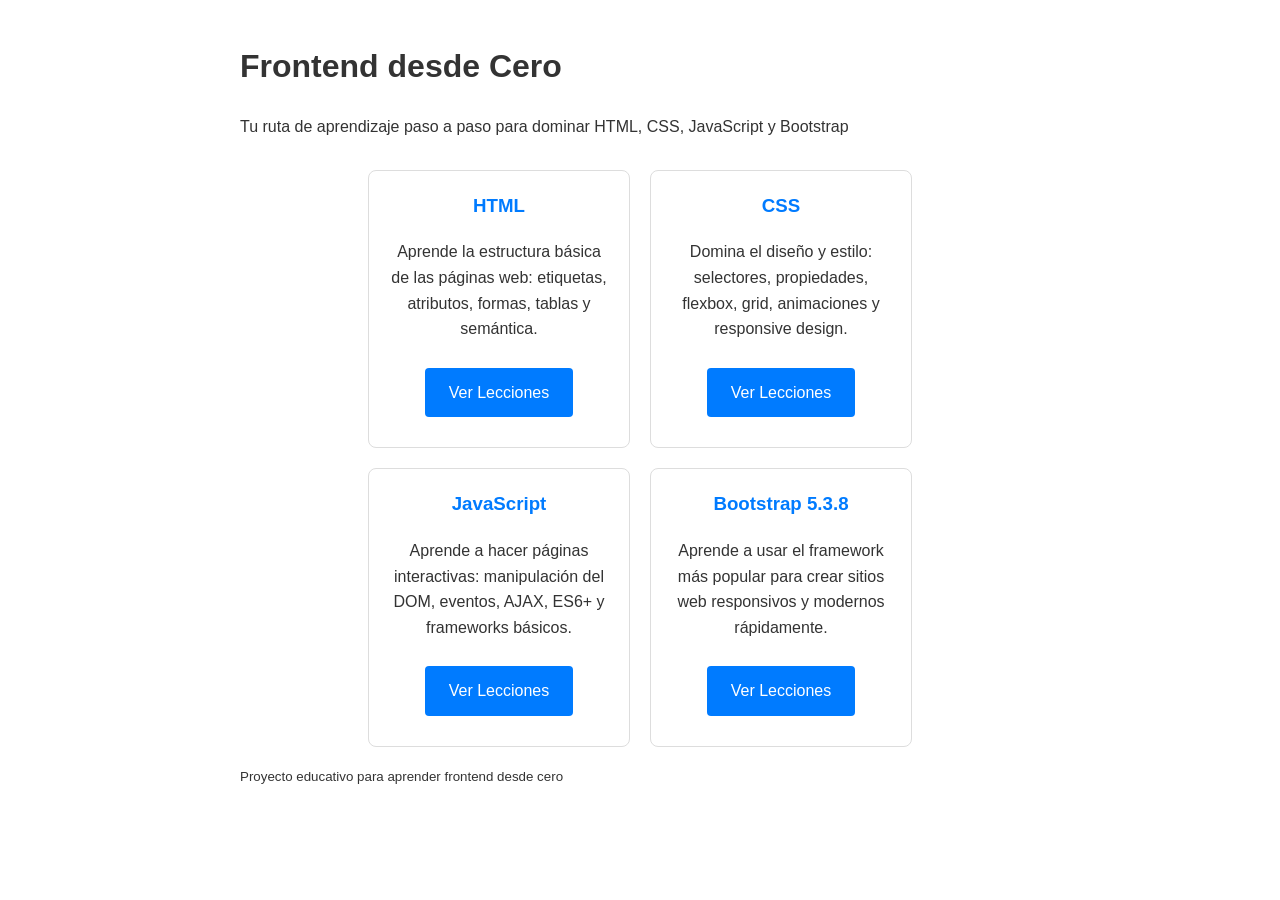
==== index.html @ dfb8dd1a "Estructura base Aprender Frontend" ====
<!DOCTYPE html>
<html lang="es">
<head>
    <meta charset="UTF-8">
    <meta name="viewport" content="width=device-width, initial-scale=1.0">
    <title>Frontend desde Cero - Hub de Aprendizaje</title>
    <style>
        body {
            font-family: Arial, sans-serif;
            line-height: 1.6;
            color: #333;
            max-width: 800px;
            margin: 0 auto;
            padding: 20px;
        }
        .btn {
            display: inline-block;
            background: #007bff;
            color: white;
            padding: 12px 24px;
            margin: 10px;
            text-decoration: none;
            border-radius: 4px;
            transition: background 0.3s;
        }
        .btn:hover {
            background: #0056b3;
        }
        .cards {
            display: flex;
            flex-wrap: wrap;
            gap: 20px;
            justify-content: center;
            margin-top: 30px;
        }
        .card {
            border: 1px solid #ddd;
            border-radius: 8px;
            padding: 20px;
            width: 220px;
            text-align: center;
            transition: transform 0.2s;
        }
        .card:hover {
            transform: translateY(-5px);
            box-shadow: 0 4px 8px rgba(0,0,0,0.1);
        }
        .card h3 {
            margin-top: 0;
            color: #007bff;
        }
    </style>
</head>
<body>
    <header>
        <h1>Frontend desde Cero</h1>
        <p>Tu ruta de aprendizaje paso a paso para dominar HTML, CSS, JavaScript y Bootstrap</p>
    </header>

    <div class="cards">
        <div class="card">
            <h3>HTML</h3>
            <p>Aprende la estructura básica de las páginas web: etiquetas, atributos, formas, tablas y semántica.</p>
            <a href="html/index.html" class="btn">Ver Lecciones</a>
        </div>
        <div class="card">
            <h3>CSS</h3>
            <p>Domina el diseño y estilo: selectores, propiedades, flexbox, grid, animaciones y responsive design.</p>
            <a href="css/index.html" class="btn">Ver Lecciones</a>
        </div>
        <div class="card">
            <h3>JavaScript</h3>
            <p>Aprende a hacer páginas interactivas: manipulación del DOM, eventos, AJAX, ES6+ y frameworks básicos.</p>
            <a href="js/index.html" class="btn">Ver Lecciones</a>
        </div>
        <div class="card">
            <h3>Bootstrap 5.3.8</h3>
            <p>Aprende a usar el framework más popular para crear sitios web responsivos y modernos rápidamente.</p>
            <a href="bootstrap/index.html" class="btn">Ver Lecciones</a>
        </div>
    </div>

    <footer>
        <p><small>Proyecto educativo para aprender frontend desde cero</small></p>
    </footer>
</body>
</html>
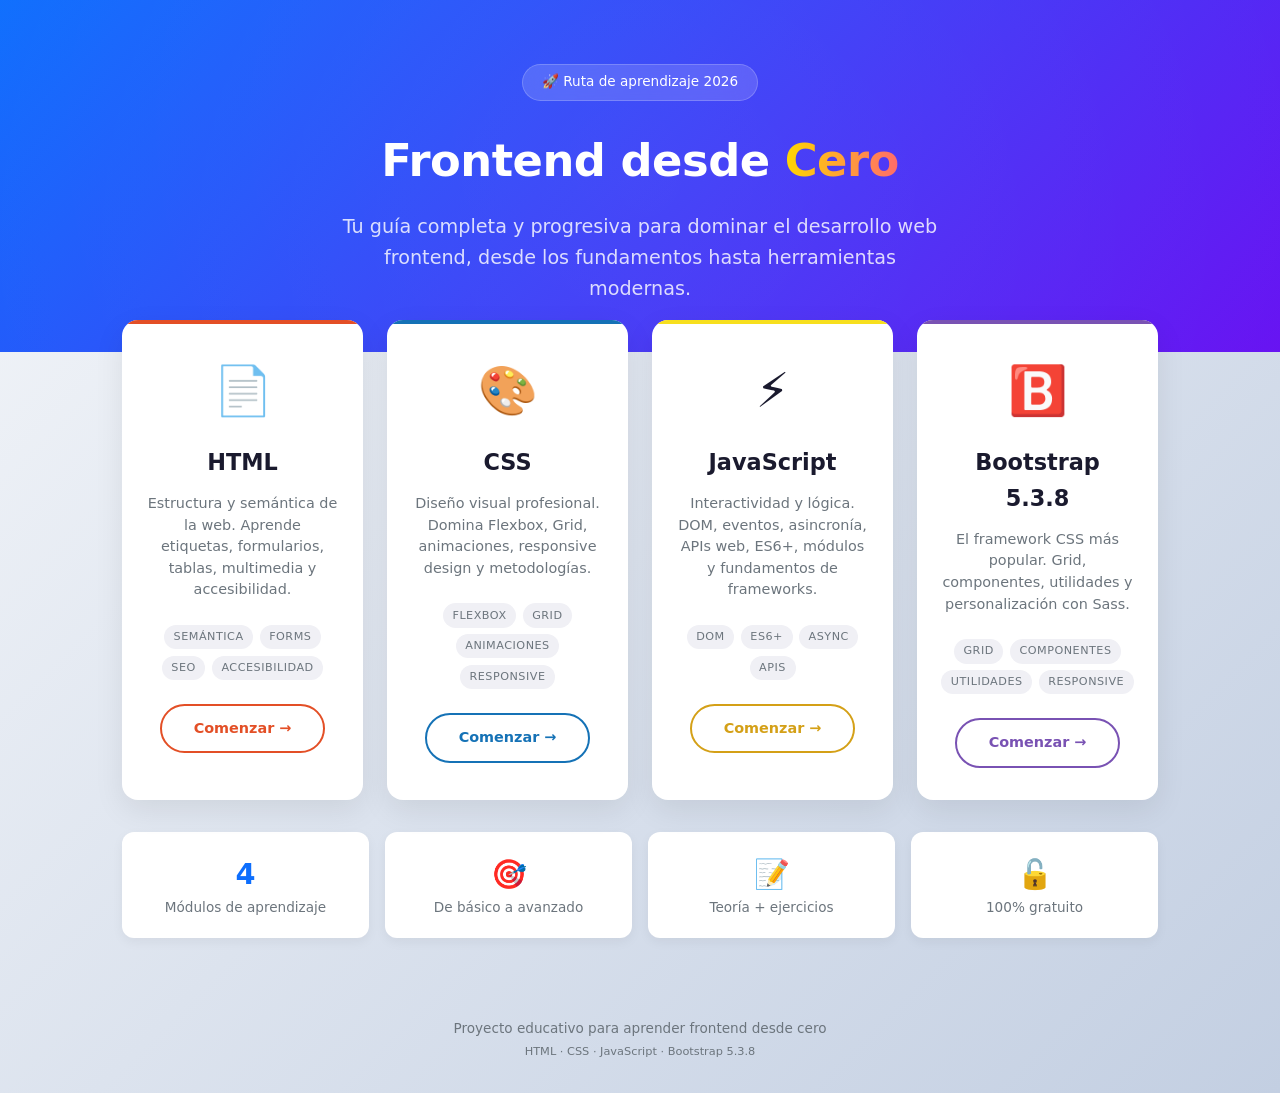
==== commit 23ac6134: "Base y Estructura optimizada" ====
--- a/index.html
+++ b/index.html
@@ -5,83 +5,369 @@
     <meta name="viewport" content="width=device-width, initial-scale=1.0">
     <title>Frontend desde Cero - Hub de Aprendizaje</title>
     <style>
+        /* === Reset y Base === */
+        *, *::before, *::after {
+            box-sizing: border-box;
+            margin: 0;
+            padding: 0;
+        }
+
         body {
-            font-family: Arial, sans-serif;
+            font-family: 'Segoe UI', system-ui, -apple-system, sans-serif;
             line-height: 1.6;
-            color: #333;
-            max-width: 800px;
+            color: #1a1a2e;
+            background: linear-gradient(135deg, #f5f7fa 0%, #c3cfe2 100%);
+            min-height: 100vh;
+        }
+
+        /* === Hero Section === */
+        .hero {
+            background: linear-gradient(135deg, #0d6efd 0%, #6610f2 100%);
+            color: white;
+            text-align: center;
+            padding: 4rem 2rem 3rem;
+            position: relative;
+            overflow: hidden;
+        }
+
+        .hero::before {
+            content: '';
+            position: absolute;
+            top: -50%;
+            left: -50%;
+            width: 200%;
+            height: 200%;
+            background: radial-gradient(circle, rgba(255,255,255,0.05) 0%, transparent 70%);
+            animation: heroGlow 8s ease-in-out infinite alternate;
+        }
+
+        @keyframes heroGlow {
+            0% { transform: translate(0, 0); }
+            100% { transform: translate(-10%, -10%); }
+        }
+
+        .hero h1 {
+            font-size: 2.8rem;
+            font-weight: 800;
+            margin-bottom: 1rem;
+            position: relative;
+            letter-spacing: -0.5px;
+        }
+
+        .hero h1 span {
+            background: linear-gradient(90deg, #ffd700, #ff6b6b);
+            -webkit-background-clip: text;
+            -webkit-text-fill-color: transparent;
+            background-clip: text;
+        }
+
+        .hero p {
+            font-size: 1.2rem;
+            opacity: 0.9;
+            max-width: 600px;
             margin: 0 auto;
-            padding: 20px;
-        }
-        .btn {
+            position: relative;
+            color: rgba(255, 255, 255, 0.9);
+        }
+
+        .hero-badge {
             display: inline-block;
-            background: #007bff;
-            color: white;
-            padding: 12px 24px;
-            margin: 10px;
-            text-decoration: none;
-            border-radius: 4px;
-            transition: background 0.3s;
-        }
-        .btn:hover {
-            background: #0056b3;
-        }
-        .cards {
+            background: rgba(255, 255, 255, 0.15);
+            backdrop-filter: blur(10px);
+            padding: 0.4rem 1.2rem;
+            border-radius: 50px;
+            font-size: 0.85rem;
+            margin-bottom: 1.5rem;
+            position: relative;
+            border: 1px solid rgba(255, 255, 255, 0.2);
+        }
+
+        /* === Cards Grid === */
+        .cards-container {
+            max-width: 1100px;
+            margin: -2rem auto 2rem;
+            padding: 0 2rem;
+            position: relative;
+            z-index: 1;
+        }
+
+        .cards-grid {
+            display: grid;
+            grid-template-columns: repeat(auto-fit, minmax(240px, 1fr));
+            gap: 1.5rem;
+        }
+
+        .card {
+            background: white;
+            border-radius: 16px;
+            padding: 2rem 1.5rem;
+            text-align: center;
+            box-shadow: 0 10px 30px rgba(0, 0, 0, 0.08);
+            transition: all 0.3s cubic-bezier(0.4, 0, 0.2, 1);
+            position: relative;
+            overflow: hidden;
+        }
+
+        .card::before {
+            content: '';
+            position: absolute;
+            top: 0;
+            left: 0;
+            right: 0;
+            height: 4px;
+            border-radius: 16px 16px 0 0;
+        }
+
+        .card:nth-child(1)::before { background: #e34f26; }
+        .card:nth-child(2)::before { background: #1572b6; }
+        .card:nth-child(3)::before { background: #f7df1e; }
+        .card:nth-child(4)::before { background: #7952b3; }
+
+        .card:hover {
+            transform: translateY(-8px);
+            box-shadow: 0 20px 40px rgba(0, 0, 0, 0.12);
+        }
+
+        .card-icon {
+            font-size: 3rem;
+            margin-bottom: 1rem;
+            display: block;
+        }
+
+        .card h3 {
+            font-size: 1.4rem;
+            font-weight: 700;
+            margin-bottom: 0.75rem;
+            color: #1a1a2e;
+        }
+
+        .card p {
+            font-size: 0.9rem;
+            color: #6c757d;
+            margin-bottom: 1.5rem;
+            line-height: 1.5;
+        }
+
+        .card-tags {
             display: flex;
             flex-wrap: wrap;
-            gap: 20px;
+            gap: 0.4rem;
             justify-content: center;
-            margin-top: 30px;
-        }
-        .card {
-            border: 1px solid #ddd;
-            border-radius: 8px;
-            padding: 20px;
-            width: 220px;
+            margin-bottom: 1.5rem;
+        }
+
+        .card-tags span {
+            font-size: 0.7rem;
+            background: #f0f0f5;
+            padding: 0.2rem 0.6rem;
+            border-radius: 50px;
+            color: #6c757d;
+            font-weight: 500;
+            text-transform: uppercase;
+            letter-spacing: 0.5px;
+        }
+
+        .btn-card {
+            display: inline-block;
+            padding: 0.7rem 2rem;
+            border-radius: 50px;
+            text-decoration: none;
+            font-weight: 600;
+            font-size: 0.9rem;
+            transition: all 0.2s;
+            border: 2px solid;
+            background: transparent;
+        }
+
+        .card:nth-child(1) .btn-card {
+            color: #e34f26;
+            border-color: #e34f26;
+        }
+        .card:nth-child(1) .btn-card:hover {
+            background: #e34f26;
+            color: white;
+        }
+
+        .card:nth-child(2) .btn-card {
+            color: #1572b6;
+            border-color: #1572b6;
+        }
+        .card:nth-child(2) .btn-card:hover {
+            background: #1572b6;
+            color: white;
+        }
+
+        .card:nth-child(3) .btn-card {
+            color: #d4a017;
+            border-color: #d4a017;
+        }
+        .card:nth-child(3) .btn-card:hover {
+            background: #d4a017;
+            color: white;
+        }
+
+        .card:nth-child(4) .btn-card {
+            color: #7952b3;
+            border-color: #7952b3;
+        }
+        .card:nth-child(4) .btn-card:hover {
+            background: #7952b3;
+            color: white;
+        }
+
+        /* === Stats / Info Bar === */
+        .info-bar {
+            max-width: 1100px;
+            margin: 0 auto 3rem;
+            padding: 0 2rem;
+        }
+
+        .info-grid {
+            display: grid;
+            grid-template-columns: repeat(auto-fit, minmax(200px, 1fr));
+            gap: 1rem;
+        }
+
+        .info-item {
+            background: white;
+            border-radius: 12px;
+            padding: 1.2rem;
             text-align: center;
-            transition: transform 0.2s;
-        }
-        .card:hover {
-            transform: translateY(-5px);
-            box-shadow: 0 4px 8px rgba(0,0,0,0.1);
-        }
-        .card h3 {
-            margin-top: 0;
-            color: #007bff;
+            box-shadow: 0 4px 12px rgba(0, 0, 0, 0.05);
+        }
+
+        .info-item .number {
+            font-size: 1.8rem;
+            font-weight: 800;
+            color: #0d6efd;
+        }
+
+        .info-item .label {
+            font-size: 0.85rem;
+            color: #6c757d;
+        }
+
+        /* === Footer === */
+        footer {
+            text-align: center;
+            padding: 2rem;
+            color: #6c757d;
+            font-size: 0.85rem;
+        }
+
+        footer a {
+            color: #0d6efd;
+            text-decoration: none;
+        }
+
+        footer a:hover {
+            text-decoration: underline;
+        }
+
+        /* === Responsive === */
+        @media (max-width: 600px) {
+            .hero h1 {
+                font-size: 2rem;
+            }
+            .hero p {
+                font-size: 1rem;
+            }
+            .cards-container {
+                padding: 0 1rem;
+            }
+            .cards-grid {
+                grid-template-columns: 1fr;
+            }
         }
     </style>
 </head>
 <body>
-    <header>
-        <h1>Frontend desde Cero</h1>
-        <p>Tu ruta de aprendizaje paso a paso para dominar HTML, CSS, JavaScript y Bootstrap</p>
-    </header>
-
-    <div class="cards">
-        <div class="card">
-            <h3>HTML</h3>
-            <p>Aprende la estructura básica de las páginas web: etiquetas, atributos, formas, tablas y semántica.</p>
-            <a href="html/index.html" class="btn">Ver Lecciones</a>
-        </div>
-        <div class="card">
-            <h3>CSS</h3>
-            <p>Domina el diseño y estilo: selectores, propiedades, flexbox, grid, animaciones y responsive design.</p>
-            <a href="css/index.html" class="btn">Ver Lecciones</a>
-        </div>
-        <div class="card">
-            <h3>JavaScript</h3>
-            <p>Aprende a hacer páginas interactivas: manipulación del DOM, eventos, AJAX, ES6+ y frameworks básicos.</p>
-            <a href="js/index.html" class="btn">Ver Lecciones</a>
-        </div>
-        <div class="card">
-            <h3>Bootstrap 5.3.8</h3>
-            <p>Aprende a usar el framework más popular para crear sitios web responsivos y modernos rápidamente.</p>
-            <a href="bootstrap/index.html" class="btn">Ver Lecciones</a>
+    <section class="hero">
+        <div class="hero-badge">🚀 Ruta de aprendizaje 2026</div>
+        <h1>Frontend desde <span>Cero</span></h1>
+        <p>Tu guía completa y progresiva para dominar el desarrollo web frontend, desde los fundamentos hasta herramientas modernas.</p>
+    </section>
+
+    <div class="cards-container">
+        <div class="cards-grid">
+            <div class="card">
+                <span class="card-icon">📄</span>
+                <h3>HTML</h3>
+                <p>Estructura y semántica de la web. Aprende etiquetas, formularios, tablas, multimedia y accesibilidad.</p>
+                <div class="card-tags">
+                    <span>semántica</span>
+                    <span>forms</span>
+                    <span>SEO</span>
+                    <span>accesibilidad</span>
+                </div>
+                <a href="html/index.html" class="btn-card">Comenzar →</a>
+            </div>
+
+            <div class="card">
+                <span class="card-icon">🎨</span>
+                <h3>CSS</h3>
+                <p>Diseño visual profesional. Domina Flexbox, Grid, animaciones, responsive design y metodologías.</p>
+                <div class="card-tags">
+                    <span>flexbox</span>
+                    <span>grid</span>
+                    <span>animaciones</span>
+                    <span>responsive</span>
+                </div>
+                <a href="css/index.html" class="btn-card">Comenzar →</a>
+            </div>
+
+            <div class="card">
+                <span class="card-icon">⚡</span>
+                <h3>JavaScript</h3>
+                <p>Interactividad y lógica. DOM, eventos, asincronía, APIs web, ES6+, módulos y fundamentos de frameworks.</p>
+                <div class="card-tags">
+                    <span>DOM</span>
+                    <span>ES6+</span>
+                    <span>async</span>
+                    <span>APIs</span>
+                </div>
+                <a href="js/index.html" class="btn-card">Comenzar →</a>
+            </div>
+
+            <div class="card">
+                <span class="card-icon">🅱️</span>
+                <h3>Bootstrap 5.3.8</h3>
+                <p>El framework CSS más popular. Grid, componentes, utilidades y personalización con Sass.</p>
+                <div class="card-tags">
+                    <span>grid</span>
+                    <span>componentes</span>
+                    <span>utilidades</span>
+                    <span>responsive</span>
+                </div>
+                <a href="bootstrap/index.html" class="btn-card">Comenzar →</a>
+            </div>
         </div>
     </div>
 
+    <section class="info-bar">
+        <div class="info-grid">
+            <div class="info-item">
+                <div class="number">4</div>
+                <div class="label">Módulos de aprendizaje</div>
+            </div>
+            <div class="info-item">
+                <div class="number">🎯</div>
+                <div class="label">De básico a avanzado</div>
+            </div>
+            <div class="info-item">
+                <div class="number">📝</div>
+                <div class="label">Teoría + ejercicios</div>
+            </div>
+            <div class="info-item">
+                <div class="number">🔓</div>
+                <div class="label">100% gratuito</div>
+            </div>
+        </div>
+    </section>
+
     <footer>
-        <p><small>Proyecto educativo para aprender frontend desde cero</small></p>
+        <p>Proyecto educativo para aprender frontend desde cero</p>
+        <p><small>HTML · CSS · JavaScript · Bootstrap 5.3.8</small></p>
     </footer>
 </body>
-</html>+</html>
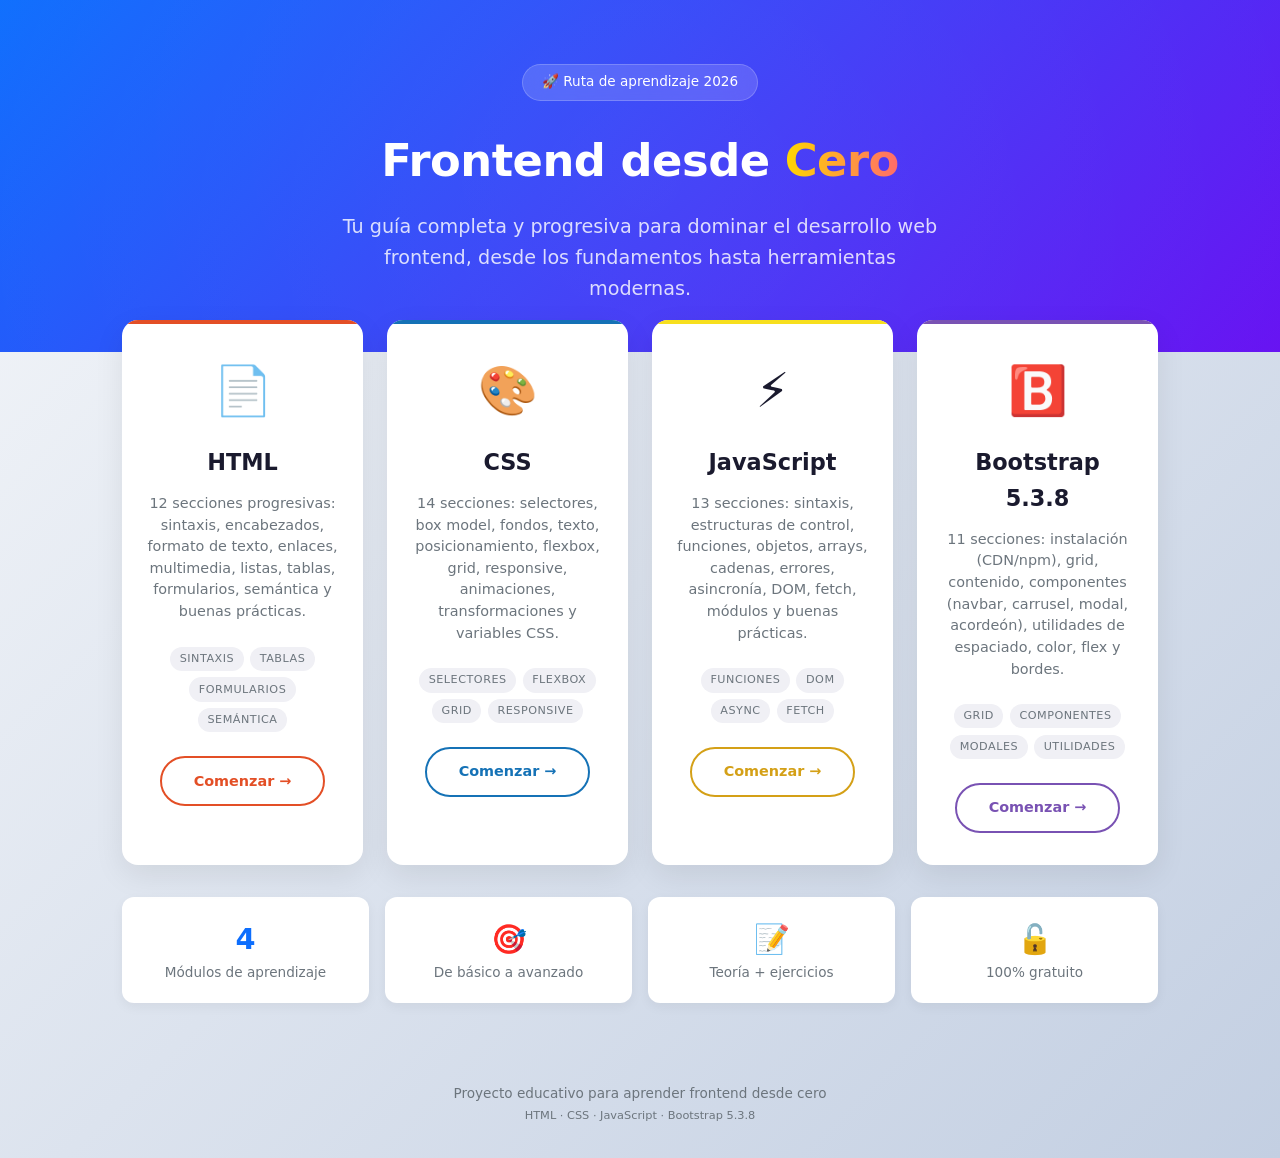
==== commit da60eb91: "Fase terminada optimizacion opcional" ====
--- a/index.html
+++ b/index.html
@@ -265,18 +265,72 @@
         }
 
         /* === Responsive === */
-        @media (max-width: 600px) {
+        @media (max-width: 768px) {
+            .hero {
+                padding: 2.5rem 1.5rem 2rem;
+            }
+            .cards-container {
+                margin-top: -1.5rem;
+            }
+            .cards-grid {
+                grid-template-columns: repeat(2, 1fr);
+                gap: 1rem;
+            }
+            .info-grid {
+                grid-template-columns: repeat(2, 1fr);
+            }
+        }
+
+        @media (max-width: 480px) {
             .hero h1 {
-                font-size: 2rem;
+                font-size: 1.6rem;
             }
             .hero p {
-                font-size: 1rem;
+                font-size: 0.95rem;
+            }
+            .hero-badge {
+                font-size: 0.75rem;
+                padding: 0.3rem 1rem;
             }
             .cards-container {
-                padding: 0 1rem;
+                padding: 0 0.75rem;
+                margin-top: -1rem;
             }
             .cards-grid {
                 grid-template-columns: 1fr;
+                gap: 0.75rem;
+            }
+            .card {
+                padding: 1.25rem 1rem;
+            }
+            .card-icon {
+                font-size: 2rem;
+            }
+            .card h3 {
+                font-size: 1.1rem;
+            }
+            .card p {
+                font-size: 0.8rem;
+            }
+            .card-tags span {
+                font-size: 0.6rem;
+            }
+            .btn-card {
+                padding: 0.5rem 1.25rem;
+                font-size: 0.8rem;
+            }
+            .info-bar {
+                padding: 0 0.75rem;
+            }
+            .info-grid {
+                grid-template-columns: 1fr;
+                gap: 0.5rem;
+            }
+            .info-item {
+                padding: 0.75rem;
+            }
+            .info-item .number {
+                font-size: 1.3rem;
             }
         }
     </style>
@@ -293,12 +347,12 @@
             <div class="card">
                 <span class="card-icon">📄</span>
                 <h3>HTML</h3>
-                <p>Estructura y semántica de la web. Aprende etiquetas, formularios, tablas, multimedia y accesibilidad.</p>
+                <p>12 secciones progresivas: sintaxis, encabezados, formato de texto, enlaces, multimedia, listas, tablas, formularios, semántica y buenas prácticas.</p>
                 <div class="card-tags">
+                    <span>sintaxis</span>
+                    <span>tablas</span>
+                    <span>formularios</span>
                     <span>semántica</span>
-                    <span>forms</span>
-                    <span>SEO</span>
-                    <span>accesibilidad</span>
                 </div>
                 <a href="html/index.html" class="btn-card">Comenzar →</a>
             </div>
@@ -306,11 +360,11 @@
             <div class="card">
                 <span class="card-icon">🎨</span>
                 <h3>CSS</h3>
-                <p>Diseño visual profesional. Domina Flexbox, Grid, animaciones, responsive design y metodologías.</p>
+                <p>14 secciones: selectores, box model, fondos, texto, posicionamiento, flexbox, grid, responsive, animaciones, transformaciones y variables CSS.</p>
                 <div class="card-tags">
+                    <span>selectores</span>
                     <span>flexbox</span>
                     <span>grid</span>
-                    <span>animaciones</span>
                     <span>responsive</span>
                 </div>
                 <a href="css/index.html" class="btn-card">Comenzar →</a>
@@ -319,12 +373,12 @@
             <div class="card">
                 <span class="card-icon">⚡</span>
                 <h3>JavaScript</h3>
-                <p>Interactividad y lógica. DOM, eventos, asincronía, APIs web, ES6+, módulos y fundamentos de frameworks.</p>
+                <p>13 secciones: sintaxis, estructuras de control, funciones, objetos, arrays, cadenas, errores, asincronía, DOM, fetch, módulos y buenas prácticas.</p>
                 <div class="card-tags">
+                    <span>funciones</span>
                     <span>DOM</span>
-                    <span>ES6+</span>
                     <span>async</span>
-                    <span>APIs</span>
+                    <span>fetch</span>
                 </div>
                 <a href="js/index.html" class="btn-card">Comenzar →</a>
             </div>
@@ -332,12 +386,12 @@
             <div class="card">
                 <span class="card-icon">🅱️</span>
                 <h3>Bootstrap 5.3.8</h3>
-                <p>El framework CSS más popular. Grid, componentes, utilidades y personalización con Sass.</p>
+                <p>11 secciones: instalación (CDN/npm), grid, contenido, componentes (navbar, carrusel, modal, acordeón), utilidades de espaciado, color, flex y bordes.</p>
                 <div class="card-tags">
                     <span>grid</span>
                     <span>componentes</span>
+                    <span>modales</span>
                     <span>utilidades</span>
-                    <span>responsive</span>
                 </div>
                 <a href="bootstrap/index.html" class="btn-card">Comenzar →</a>
             </div>
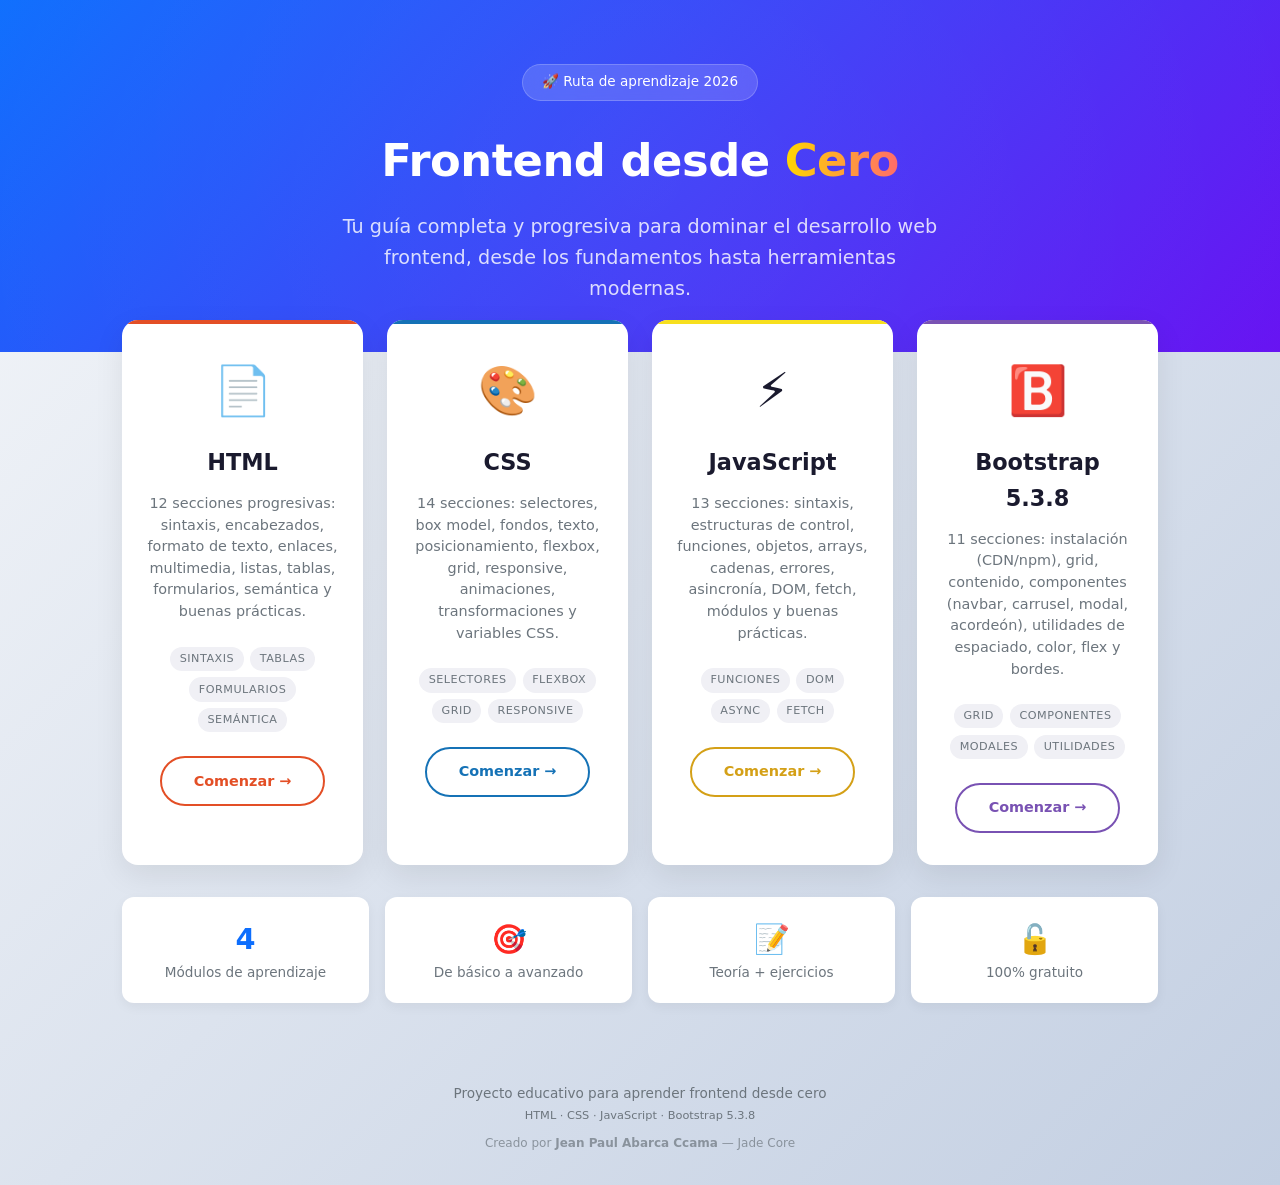
==== commit 79864efa: "Proyecto Finalizado" ====
--- a/index.html
+++ b/index.html
@@ -422,6 +422,7 @@
     <footer>
         <p>Proyecto educativo para aprender frontend desde cero</p>
         <p><small>HTML · CSS · JavaScript · Bootstrap 5.3.8</small></p>
+        <p style="margin-top: 0.5rem; font-size: 0.75rem; opacity: 0.7;">Creado por <strong>Jean Paul Abarca Ccama</strong> — Jade Core</p>
     </footer>
 </body>
 </html>
